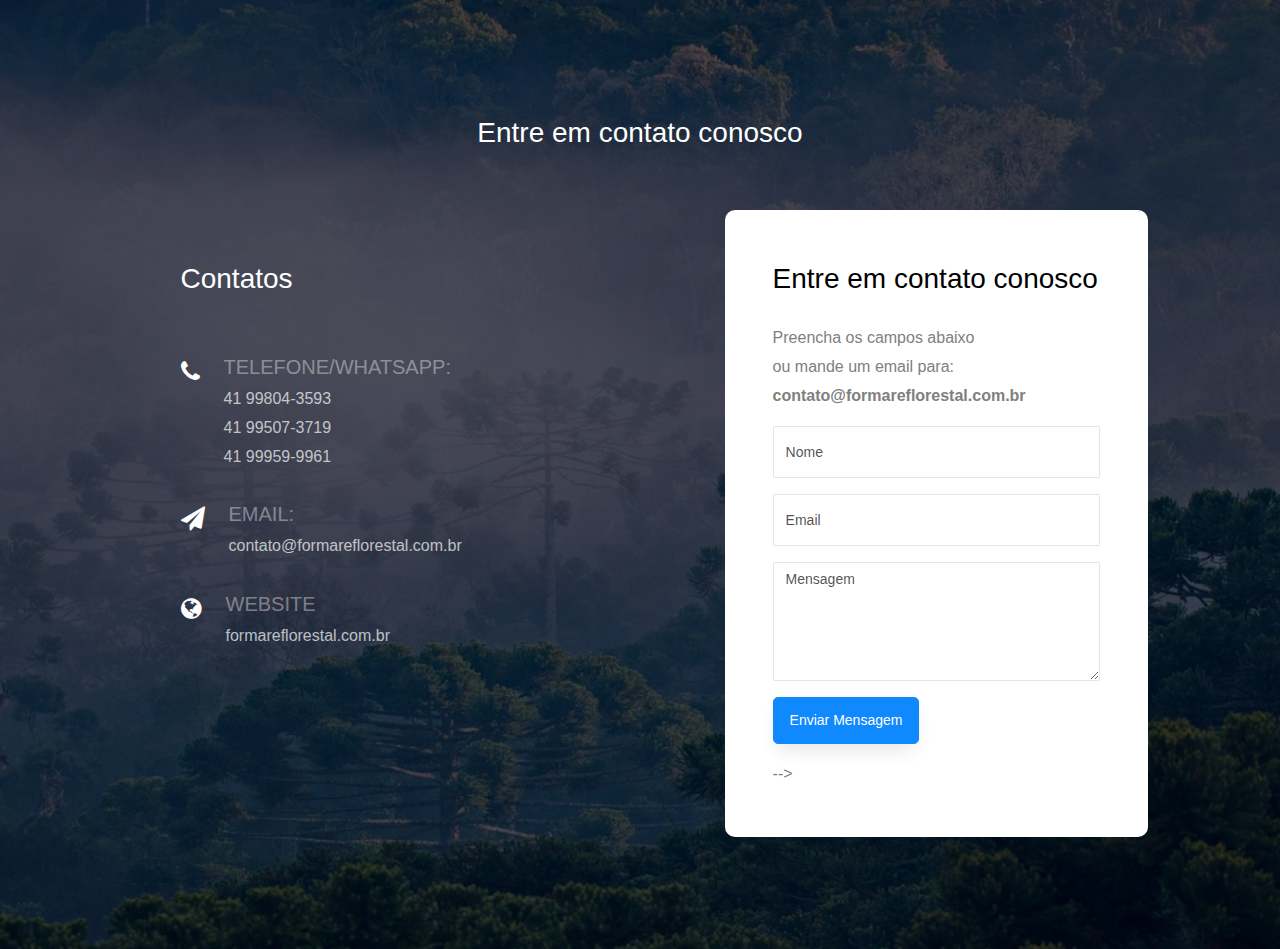
==== contato.html @ eeaa501d "update" ====
<!doctype html>
<html lang="pt-br">
<head>
 <title>Contato</title>
 <meta charset="utf-8">
 <meta name="viewport" content="width=device-width, initial-scale=1, shrink-to-fit=no">
 <link href='https://fonts.googleapis.com/css?family=Roboto:400,100,300,700' rel='stylesheet' type='text/css'>
 <link rel="stylesheet" href="https://stackpath.bootstrapcdn.com/font-awesome/4.7.0/css/font-awesome.min.css">
 <link rel="stylesheet" href="assets/css/style.css">
 <!-- Google Tag Manager -->
        <script>(function(w,d,s,l,i){w[l]=w[l]||[];w[l].push({'gtm.start':
        new Date().getTime(),event:'gtm.js'});var f=d.getElementsByTagName(s)[0],
        j=d.createElement(s),dl=l!='dataLayer'?'&l='+l:'';j.async=true;j.src=
        'https://www.googletagmanager.com/gtm.js?id='+i+dl;f.parentNode.insertBefore(j,f);
        })(window,document,'script','dataLayer','GTM-WSZSCH5');</script>
        <!-- End Google Tag Manager -->
</head>

<body>
    <!-- Google Tag Manager (noscript) -->
            <noscript><iframe src="https://www.googletagmanager.com/ns.html?id=GTM-WSZSCH5"
            height="0" width="0" style="display:none;visibility:hidden"></iframe></noscript>
        <!-- End Google Tag Manager (noscript) -->
 <section class="ftco-section img bg-hero" style="background-image: url(images/bg_1.jpg);">
  <div class="container">
   <div class="row justify-content-center">
    <div class="col-md-6 text-center mb-5">
     <h2 class="heading-section">Entre em contato conosco</h2>
 </div>
</div>
<div class="row justify-content-center">
    <div class="col-lg-11">
     <div class="wrapper">
      <div class="row no-gutters justify-content-between">
       <div class="col-lg-6 d-flex align-items-stretch">
        <div class="info-wrap w-100 p-5">
         <h3 class="mb-4">Contatos</h3>
         <div class="dbox w-100 d-flex align-items-start">
<!--<div class="icon d-flex align-items-center justify-content-center">
<span class="fa fa-map-marker"></span>
</div>
<div class="text pl-4">
<p><span>Address:</span> 198 West 21th Street, Suite 721 New York NY 10016</p>
</div>-->
</div>
<div class="dbox w-100 d-flex align-items-start">
 <div class="icon d-flex align-items-center justify-content-center">
  <span class="fa fa-phone"></span>
</div>
<div class="text pl-4">
  <p><span>Telefone/Whatsapp:</span> <a href="https://wa.me/5541998043593"> 41 99804-3593</a></p>
  <p><a href="https://wa.me/5541995073719"> 41 99507-3719</a></p>
  <p><a href="https://wa.me/5541999599961"> 41 99959-9961</a></p>
</div>
</div>
<div class="dbox w-100 d-flex align-items-start">
 <div class="icon d-flex align-items-center justify-content-center">
  <span class="fa fa-paper-plane"></span>
</div>
<div class="text pl-4">
  <p><span>Email:</span> <a href="mailto:contato@formareflorestal.com.br">contato@formareflorestal.com.br</a></p>
</div>
</div>
<div class="dbox w-100 d-flex align-items-start">
 <div class="icon d-flex align-items-center justify-content-center">
  <span class="fa fa-globe"></span>
</div>
<div class="text pl-4">
  <p><span>Website</span> <a href="https://formareflorestal.com.br/">formareflorestal.com.br</a></p>
</div>
</div>
</div>
</div>
<div class="col-lg-5">
 <div class="contact-wrap w-100 p-md-5 p-4">
  <h3 class="mb-4">Entre em contato conosco</h3>
  <p>Preencha os campos abaixo <br>ou mande um email para: <strong>contato@formareflorestal.com.br </strong> </p>
  
  <form action="https://formareflorestal.us21.list-manage.com/subscribe/post?u=4aa4dbad59d8cd681cec42847&amp;id=4d2e327c6b&amp;f_id=0098a6e1f0" method="post" id="mc-embedded-subscribe-form" name="mc-embedded-subscribe-form" class="validate" target="_blank" novalidate>
      <div id="form-message-warning" class="mb-4"></div>
      <div id="form-message-success" class="mb-4">
       Sua mensagem foi enviada. Entraremos em contato em breve!
   </div>
   <form method="POST" id="contactForm" name="contactForm">
    <div class="row">
        <div class="col-md-12">
            <div class="form-group">
                <input type="text" class="form-control" name="FNAME" id="name" placeholder="Nome">
            </div>
        </div>
        <div class="col-md-12">
            <div class="form-group">
                <input type="email" class="form-control" name="EMAIL" id="email" placeholder="Email">
            </div>
        </div>
        <div class="col-md-12">
            <div class="form-group">
                <textarea name="MSG" class="form-control" id="message" cols="30" rows="5" placeholder="Mensagem"></textarea>
            </div>
        </div>
        <div class="col-md-12">
            <div class="form-group">
                <input type="submit" value="Enviar Mensagem" class="btn btn-primary" name="subscribe">
                <div class="submitting"></div>
                <!-- real people should not fill this in and expect good things - do not remove this or risk form bot signups-->
                <div style="position: absolute; left: -5000px;" aria-hidden="true"><input type="text" name="b_4aa4dbad59d8cd681cec42847_4d2e327c6b" tabindex="-1" value=""></div>
            </div>
        </div>
    </div>
</form>
<script type='text/javascript' src='//s3.amazonaws.com/downloads.mailchimp.com/js/mc-validate.js'></script><script type='text/javascript'>(function($) {window.fnames = new Array(); window.ftypes = new Array();fnames[0]='EMAIL';ftypes[0]='email';fnames[1]='FNAME';ftypes[1]='text';fnames[2]='LNAME';ftypes[2]='text';fnames[3]='ADDRESS';ftypes[3]='address';fnames[4]='PHONE';ftypes[4]='phone';fnames[5]='BIRTHDAY';ftypes[5]='birthday';fnames[6]='MSG';ftypes[6]='text';}(jQuery));var $mcj = jQuery.noConflict(true);</script>-->
</div>
</div>
</div>
</div>
</div>
</div>
</div>
</section>
<script src="js/popper.js"></script>
<script src="js/bootstrap.min.js"></script>
<script src="js/jquery.validate.min.js"></script>
<script src="js/main.js"></script>
</body>
</html>
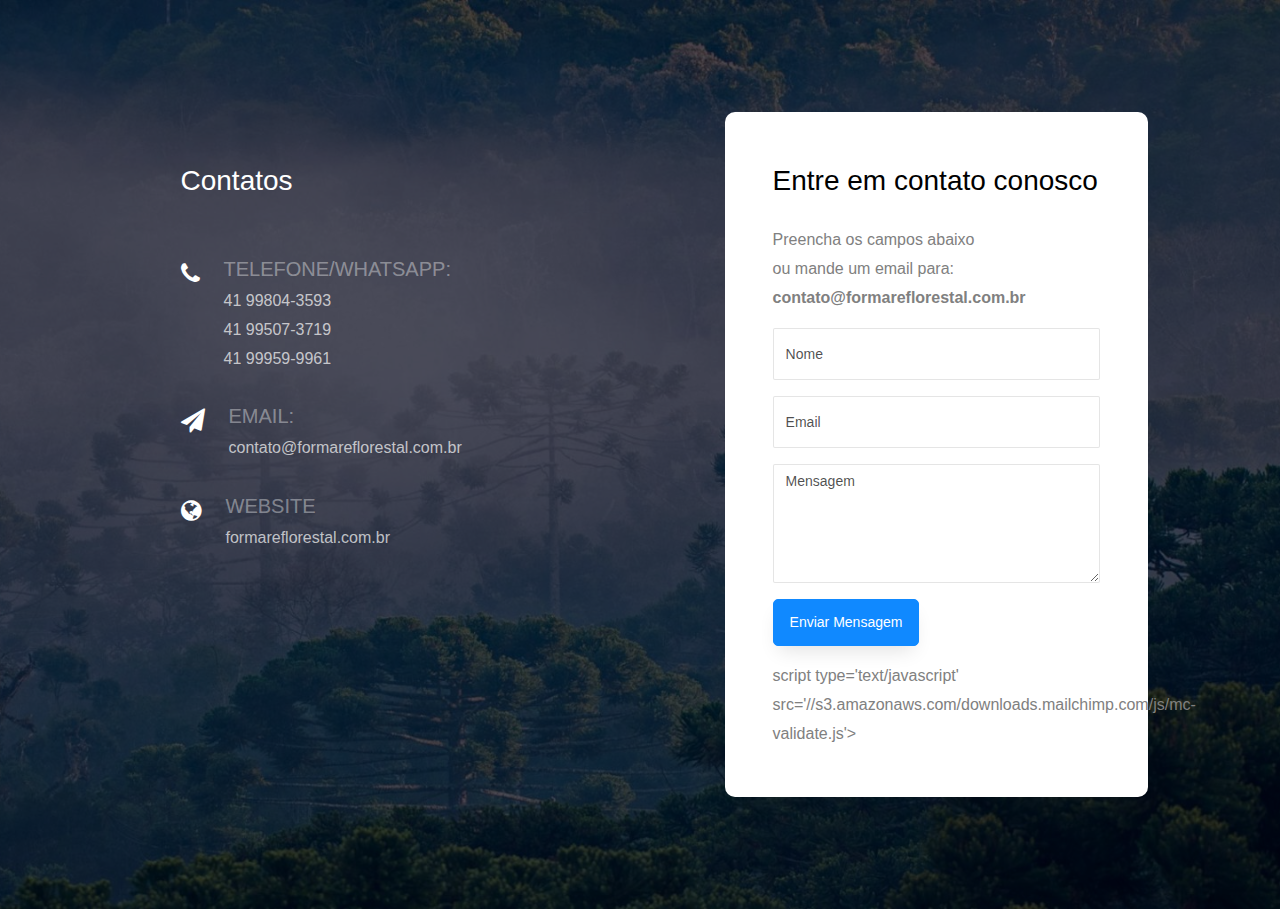
==== commit bcd3d8ba: "update2" ====
--- a/contato.html
+++ b/contato.html
@@ -23,11 +23,11 @@
         <!-- End Google Tag Manager (noscript) -->
  <section class="ftco-section img bg-hero" style="background-image: url(images/bg_1.jpg);">
   <div class="container">
-   <div class="row justify-content-center">
+   <!--<div class="row justify-content-center">
     <div class="col-md-6 text-center mb-5">
-     <h2 class="heading-section">Entre em contato conosco</h2>
- </div>
-</div>
+     <h2 class="heading-section"></h2>
+ </div> 
+</div> -->
 <div class="row justify-content-center">
     <div class="col-lg-11">
      <div class="wrapper">
@@ -108,7 +108,7 @@
         </div>
     </div>
 </form>
-<script type='text/javascript' src='//s3.amazonaws.com/downloads.mailchimp.com/js/mc-validate.js'></script><script type='text/javascript'>(function($) {window.fnames = new Array(); window.ftypes = new Array();fnames[0]='EMAIL';ftypes[0]='email';fnames[1]='FNAME';ftypes[1]='text';fnames[2]='LNAME';ftypes[2]='text';fnames[3]='ADDRESS';ftypes[3]='address';fnames[4]='PHONE';ftypes[4]='phone';fnames[5]='BIRTHDAY';ftypes[5]='birthday';fnames[6]='MSG';ftypes[6]='text';}(jQuery));var $mcj = jQuery.noConflict(true);</script>-->
+script type='text/javascript' src='//s3.amazonaws.com/downloads.mailchimp.com/js/mc-validate.js'></script><script type='text/javascript'>(function($) {window.fnames = new Array(); window.ftypes = new Array();fnames[0]='EMAIL';ftypes[0]='email';fnames[1]='FNAME';ftypes[1]='text';fnames[2]='LNAME';ftypes[2]='text';fnames[3]='ADDRESS';ftypes[3]='address';fnames[4]='PHONE';ftypes[4]='phone';fnames[5]='BIRTHDAY';ftypes[5]='birthday';fnames[6]='MSG';ftypes[6]='text';}(jQuery));var $mcj = jQuery.noConflict(true);</script>
 </div>
 </div>
 </div>
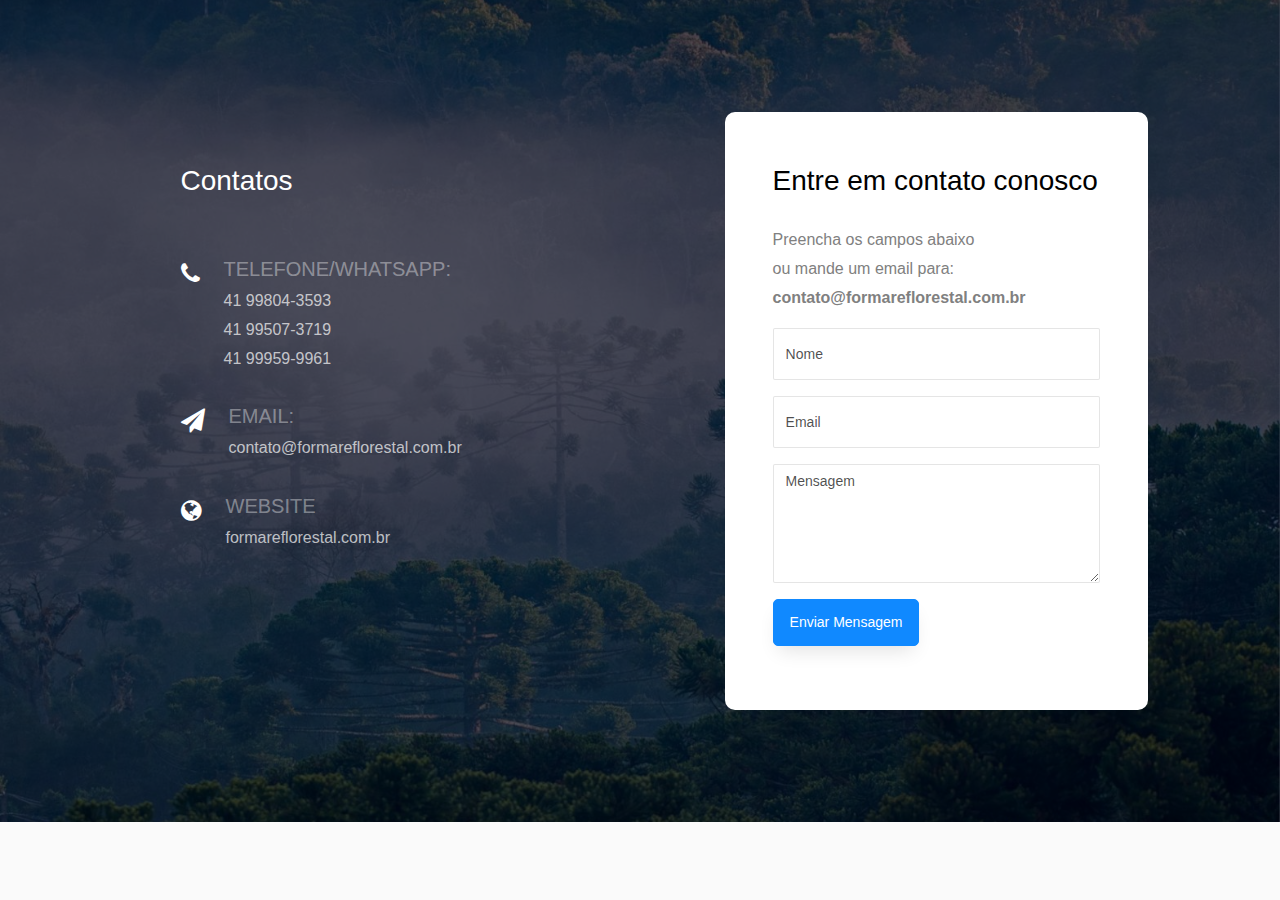
==== commit 057fb618: "22" ====
--- a/contato.html
+++ b/contato.html
@@ -108,7 +108,7 @@
         </div>
     </div>
 </form>
-script type='text/javascript' src='//s3.amazonaws.com/downloads.mailchimp.com/js/mc-validate.js'></script><script type='text/javascript'>(function($) {window.fnames = new Array(); window.ftypes = new Array();fnames[0]='EMAIL';ftypes[0]='email';fnames[1]='FNAME';ftypes[1]='text';fnames[2]='LNAME';ftypes[2]='text';fnames[3]='ADDRESS';ftypes[3]='address';fnames[4]='PHONE';ftypes[4]='phone';fnames[5]='BIRTHDAY';ftypes[5]='birthday';fnames[6]='MSG';ftypes[6]='text';}(jQuery));var $mcj = jQuery.noConflict(true);</script>
+<script type='text/javascript' src='//s3.amazonaws.com/downloads.mailchimp.com/js/mc-validate.js'></script><script type='text/javascript'>(function($) {window.fnames = new Array(); window.ftypes = new Array();fnames[0]='EMAIL';ftypes[0]='email';fnames[1]='FNAME';ftypes[1]='text';fnames[2]='LNAME';ftypes[2]='text';fnames[3]='ADDRESS';ftypes[3]='address';fnames[4]='PHONE';ftypes[4]='phone';fnames[5]='BIRTHDAY';ftypes[5]='birthday';fnames[6]='MSG';ftypes[6]='text';}(jQuery));var $mcj = jQuery.noConflict(true);</script>
 </div>
 </div>
 </div>
@@ -117,9 +117,12 @@
 </div>
 </div>
 </section>
+<script data-cfasync="false" src="/cdn-cgi/scripts/5c5dd728/cloudflare-static/email-decode.min.js"></script><script src="js/jquery.min.js"></script>
 <script src="js/popper.js"></script>
 <script src="js/bootstrap.min.js"></script>
 <script src="js/jquery.validate.min.js"></script>
 <script src="js/main.js"></script>
+<script defer src="https://static.cloudflareinsights.com/beacon.min.js/v52afc6f149f6479b8c77fa569edb01181681764108816" integrity="sha512-jGCTpDpBAYDGNYR5ztKt4BQPGef1P0giN6ZGVUi835kFF88FOmmn8jBQWNgrNd8g/Yu421NdgWhwQoaOPFflDw==" data-cf-beacon='{"rayId":"7bdfb7879df50343","token":"cd0b4b3a733644fc843ef0b185f98241","version":"2023.3.0","si":100}' crossorigin="anonymous"></script>
+</body>
 </body>
 </html>
